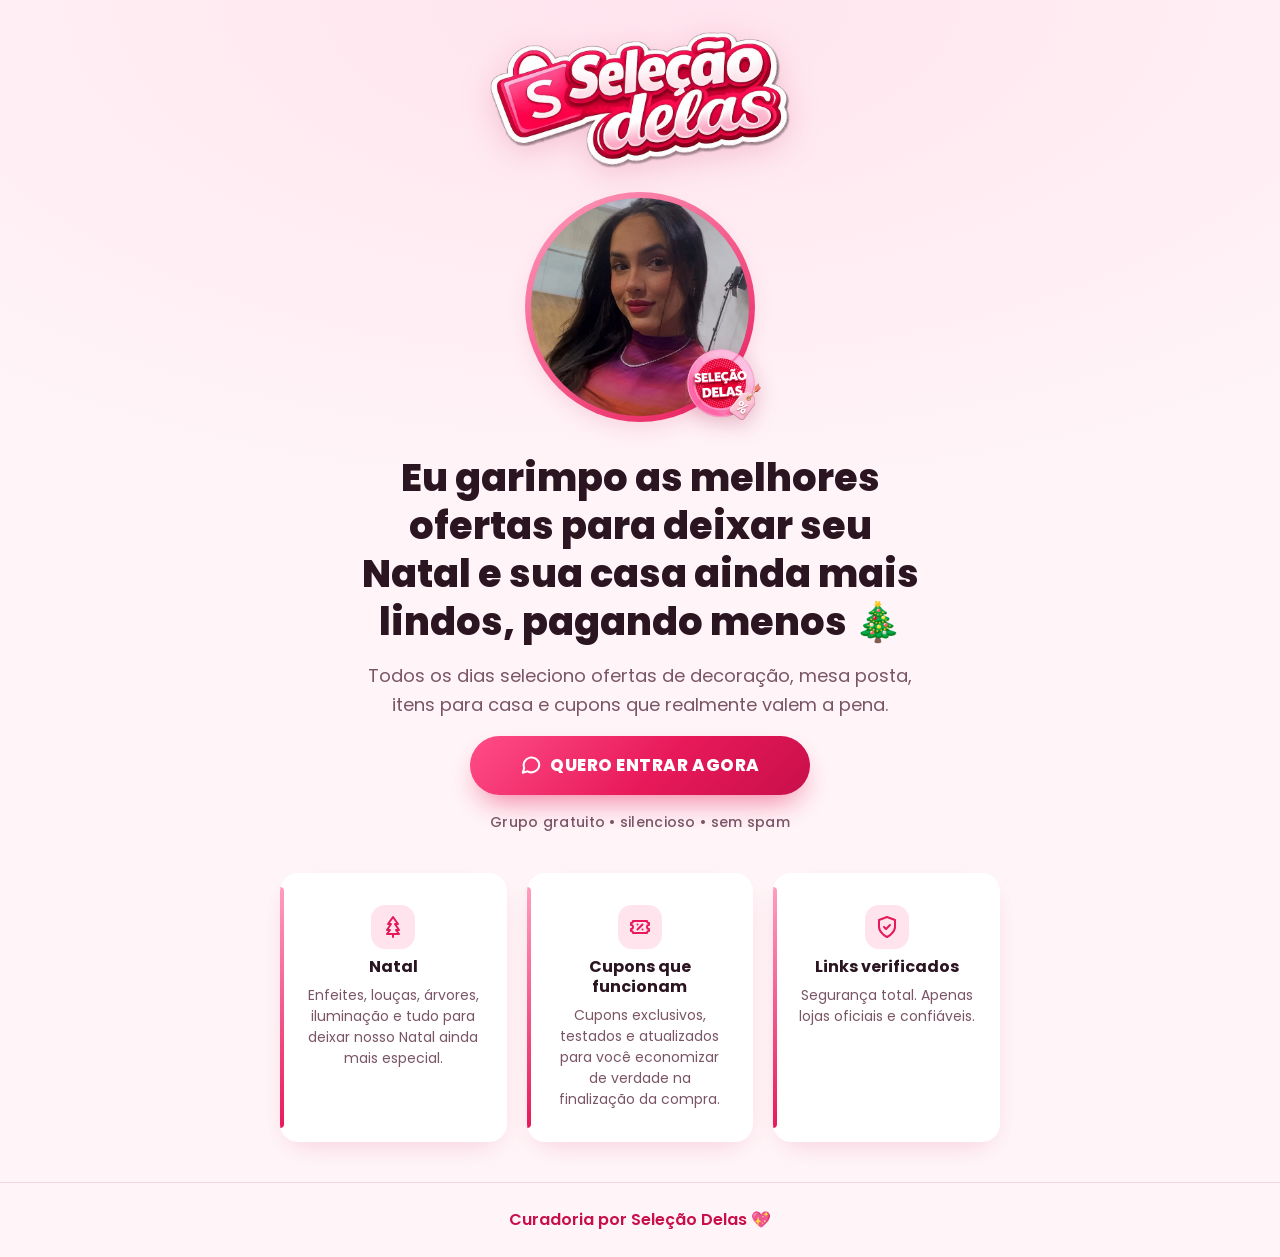
==== index.html @ ada7d45f "Add files via upload" ====
<!doctype html>
<html lang="pt-BR">
  <head>
    <meta charset="UTF-8" />
    <meta name="viewport" content="width=device-width, initial-scale=1.0, viewport-fit=cover" />
    <title>Seleção Delas · Grupo VIP de promoções</title>

    <meta name="description" content="Entre no Grupo VIP Seleção Delas: ofertas de decoração, mesa posta, itens para casa, Natal e cupons que realmente valem a pena." />
    <meta name="theme-color" content="#e8195a" />

    <!-- Prévia ao compartilhar o link. Após publicar, troque og:image por URL absoluta
         (ex.: https://seudominio.com.br/assets/img/og-image.jpg) -->
    <meta property="og:type" content="website" />
    <meta property="og:title" content="Seleção Delas · Grupo VIP de promoções 💖" />
    <meta property="og:description" content="Ofertas para deixar seu Natal e sua casa ainda mais lindos, pagando menos. Grupo gratuito." />
    <meta property="og:image" content="assets/img/og-image.jpg" />
    <meta name="twitter:card" content="summary_large_image" />

    <link rel="icon" href="assets/img/favicon.png" type="image/png" />
    <link rel="apple-touch-icon" href="assets/img/favicon.png" />
    <link rel="preconnect" href="https://fonts.googleapis.com" />
    <link rel="preconnect" href="https://fonts.gstatic.com" crossorigin />
    <link href="https://fonts.googleapis.com/css2?family=Poppins:wght@400;500;600;700;800&display=swap" rel="stylesheet" />

    <!-- O "?v=" força o navegador a baixar a versão nova após alterações -->
    <link rel="stylesheet" href="src/css/main.css?v=7" />
    <script>document.documentElement.classList.add('js-reveal');</script>
    <script src="src/js/main.js?v=7" defer></script>
  </head>

  <body>
    <!-- ============ CABEÇALHO ============ -->
    <header class="site-header">
      <div class="container">
        <picture>
          <source srcset="assets/img/logo-selecao-delas.webp" type="image/webp" />
          <img class="site-header__logo" src="assets/img/logo-selecao-delas.png" alt="Seleção Delas" width="882" height="400" />
        </picture>
      </div>
    </header>

    <main>
      <!-- ============ APRESENTAÇÃO ============ -->
      <section class="hero" aria-label="Grupo VIP Seleção Delas">
        <div class="container hero__stack">
          <div class="hero__media reveal">
            <div class="photo-frame">
              <picture>
                <source srcset="assets/img/foto.webp" type="image/webp" />
                <img class="photo-frame__img" src="assets/img/foto.jpg" alt="Foto da curadora do grupo Seleção Delas" width="640" height="640" fetchpriority="high" />
              </picture>
            </div>
            <img class="hero__seal" src="assets/img/selo.png" alt="" width="512" height="495" />
          </div>

          <div class="hero__content reveal">
            <h1 class="hero__title">Eu garimpo as melhores ofertas para deixar seu Natal e sua casa ainda mais lindos, pagando menos 🎄</h1>
            <p class="hero__subtitle">
              Todos os dias seleciono ofertas de decoração, mesa posta, itens para casa e cupons que realmente valem a
              pena.
            </p>

            <!-- Link do grupo: altere o href abaixo se o convite mudar -->
            <a class="btn" href="https://chat.whatsapp.com/GjM3WvQadL87nfe4Cb3Uww?mode=gi_t" target="_blank" rel="noopener noreferrer" data-cta="hero">
              <svg class="icon" width="22" height="22" viewBox="0 0 24 24" fill="none" stroke="currentColor" stroke-width="2.2" stroke-linecap="round" stroke-linejoin="round" aria-hidden="true">
                <path d="M21 11.5a8.5 8.5 0 0 1-12.6 7.4L3 20.5l1.6-5.2A8.5 8.5 0 1 1 21 11.5Z" />
              </svg>
              <span>QUERO ENTRAR AGORA</span>
            </a>

            <p class="hero__note">Grupo gratuito • silencioso • sem spam</p>
          </div>
        </div>
      </section>

      <!-- ============ BENEFÍCIOS ============ -->
      <section class="section" aria-label="O que você recebe">
        <div class="container">
          <ul class="features">
            <li class="feature feature--destaque reveal">
              <span class="feature__icon">
                <svg class="icon" width="24" height="24" viewBox="0 0 24 24" fill="none" stroke="currentColor" stroke-width="2" stroke-linecap="round" stroke-linejoin="round" aria-hidden="true">
                  <path d="m12 2 5 7h-3l4 6h-3l3 4H6l3-4H6l4-6H7Z" /><path d="M12 19v3" />
                </svg>
              </span>
              <h2 class="feature__title">Natal</h2>
              <p class="feature__text">Enfeites, louças, árvores, iluminação e tudo para deixar nosso Natal ainda mais especial.</p>
            </li>
            <li class="feature reveal">
              <span class="feature__icon">
                <svg class="icon" width="24" height="24" viewBox="0 0 24 24" fill="none" stroke="currentColor" stroke-width="2" stroke-linecap="round" stroke-linejoin="round" aria-hidden="true">
                  <path d="M3 8a2 2 0 0 0 2-2h14a2 2 0 0 0 2 2v2a2 2 0 0 0 0 4v2a2 2 0 0 0-2 2H5a2 2 0 0 0-2-2v-2a2 2 0 0 0 0-4Z" />
                  <path d="m9.5 14.5 5-5" /><path d="M9.5 9.5h.01M14.5 14.5h.01" />
                </svg>
              </span>
              <h2 class="feature__title">Cupons que funcionam</h2>
              <p class="feature__text">Cupons exclusivos, testados e atualizados para você economizar de verdade na finalização da compra.</p>
            </li>

            <li class="feature reveal">
              <span class="feature__icon">
                <svg class="icon" width="24" height="24" viewBox="0 0 24 24" fill="none" stroke="currentColor" stroke-width="2" stroke-linecap="round" stroke-linejoin="round" aria-hidden="true">
                  <path d="M12 22s8-4 8-10V5l-8-3-8 3v7c0 6 8 10 8 10Z" /><path d="m9 12 2 2 4-4" />
                </svg>
              </span>
              <h2 class="feature__title">Links verificados</h2>
              <p class="feature__text">Segurança total. Apenas lojas oficiais e confiáveis.</p>
            </li>
          </ul>
        </div>
      </section>
    </main>

    <!-- ============ RODAPÉ ============ -->
    <footer class="site-footer">
      <div class="container">
        <p class="site-footer__credit">Curadoria por Seleção Delas 💖</p>
      </div>
    </footer>
  </body>
</html>
---- src/css/main.css ----
/**
 * Estilos — abordagem MOBILE FIRST.
 * O layout base é para celular; `responsive.css` só adiciona
 * ajustes para telas maiores (tablet e PC).
 *
 * Ordem de prioridade via Cascade Layers:
 * tokens < base < components < responsive < utilities
 */
@layer tokens, base, components, responsive, utilities;

@import url('./tokens.css') layer(tokens);
@import url('./base.css') layer(base);
@import url('./components.css') layer(components);
@import url('./responsive.css') layer(responsive);
@import url('./utilities.css') layer(utilities);
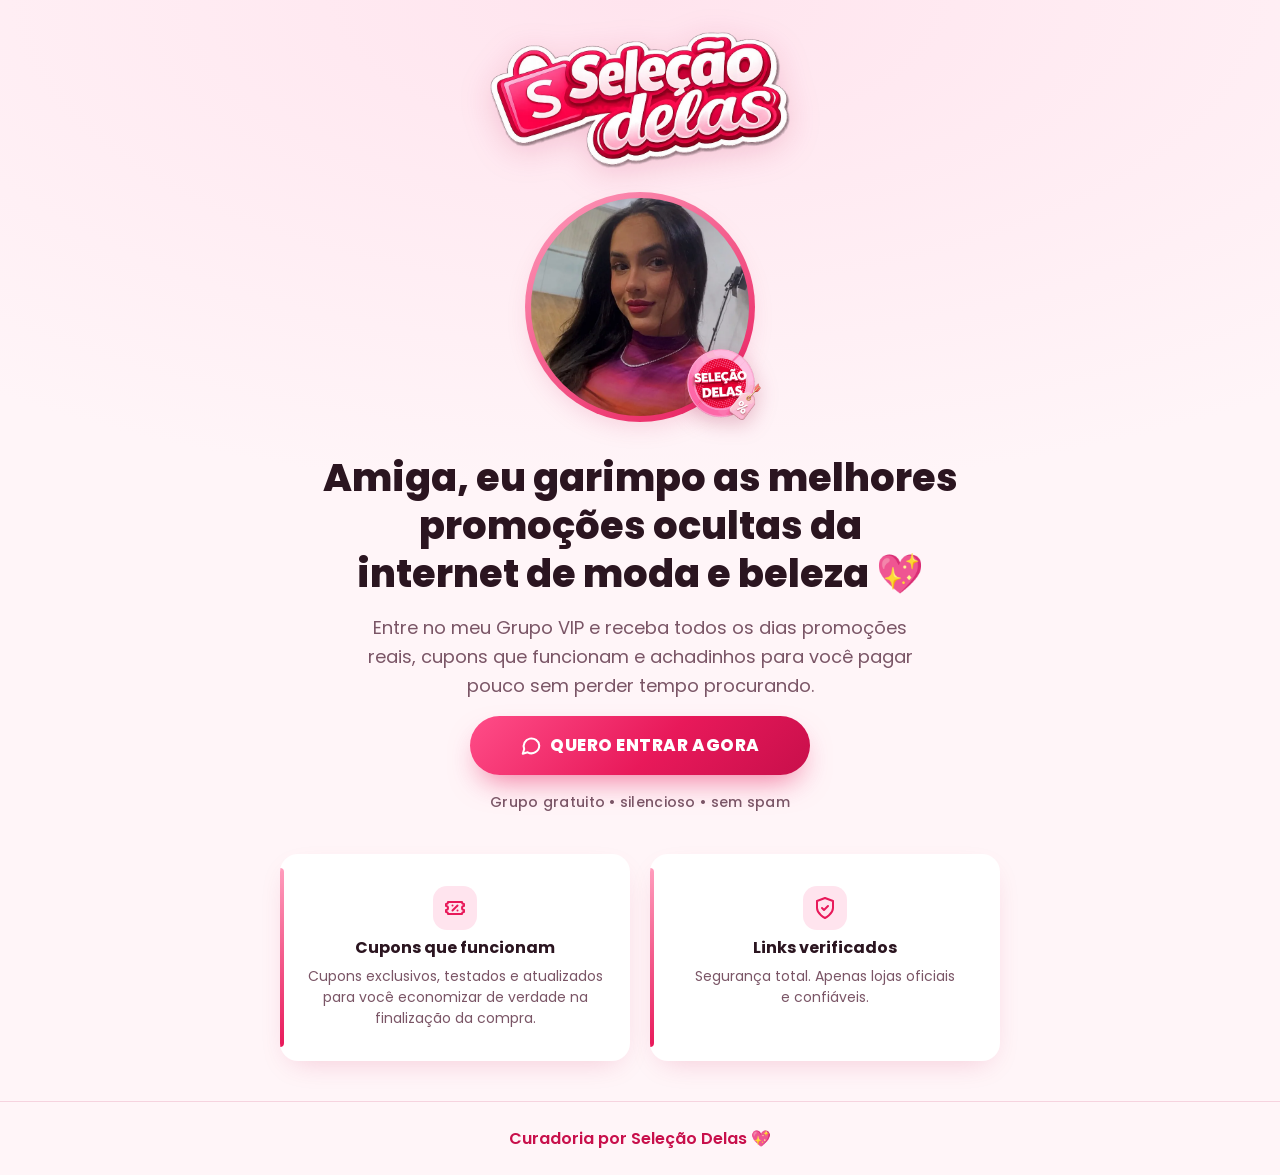
==== commit fc34ed70: "Add files via upload" ====
--- a/index.html
+++ b/index.html
@@ -5,14 +5,14 @@
     <meta name="viewport" content="width=device-width, initial-scale=1.0, viewport-fit=cover" />
     <title>Seleção Delas · Grupo VIP de promoções</title>
 
-    <meta name="description" content="Entre no Grupo VIP Seleção Delas: ofertas de decoração, mesa posta, itens para casa, Natal e cupons que realmente valem a pena." />
+    <meta name="description" content="Entre no Grupo VIP Seleção Delas e receba todos os dias promoções reais, cupons que funcionam e achadinhos de moda e beleza." />
     <meta name="theme-color" content="#e8195a" />
 
     <!-- Prévia ao compartilhar o link. Após publicar, troque og:image por URL absoluta
          (ex.: https://seudominio.com.br/assets/img/og-image.jpg) -->
     <meta property="og:type" content="website" />
     <meta property="og:title" content="Seleção Delas · Grupo VIP de promoções 💖" />
-    <meta property="og:description" content="Ofertas para deixar seu Natal e sua casa ainda mais lindos, pagando menos. Grupo gratuito." />
+    <meta property="og:description" content="Promoções reais, cupons que funcionam e achadinhos todos os dias. Grupo gratuito." />
     <meta property="og:image" content="assets/img/og-image.jpg" />
     <meta name="twitter:card" content="summary_large_image" />
 
@@ -23,9 +23,9 @@
     <link href="https://fonts.googleapis.com/css2?family=Poppins:wght@400;500;600;700;800&display=swap" rel="stylesheet" />
 
     <!-- O "?v=" força o navegador a baixar a versão nova após alterações -->
-    <link rel="stylesheet" href="src/css/main.css?v=7" />
+    <link rel="stylesheet" href="src/css/main.css?v=8" />
     <script>document.documentElement.classList.add('js-reveal');</script>
-    <script src="src/js/main.js?v=7" defer></script>
+    <script src="src/js/main.js?v=8" defer></script>
   </head>
 
   <body>
@@ -54,10 +54,10 @@
           </div>
 
           <div class="hero__content reveal">
-            <h1 class="hero__title">Eu garimpo as melhores ofertas para deixar seu Natal e sua casa ainda mais lindos, pagando menos 🎄</h1>
+            <h1 class="hero__title">Amiga, eu garimpo as melhores promoções ocultas da internet de moda e beleza 💖</h1>
             <p class="hero__subtitle">
-              Todos os dias seleciono ofertas de decoração, mesa posta, itens para casa e cupons que realmente valem a
-              pena.
+              Entre no meu Grupo VIP e receba todos os dias promoções reais, cupons que funcionam e achadinhos para
+              você pagar pouco sem perder tempo procurando.
             </p>
 
             <!-- Link do grupo: altere o href abaixo se o convite mudar -->
@@ -77,15 +77,6 @@
       <section class="section" aria-label="O que você recebe">
         <div class="container">
           <ul class="features">
-            <li class="feature feature--destaque reveal">
-              <span class="feature__icon">
-                <svg class="icon" width="24" height="24" viewBox="0 0 24 24" fill="none" stroke="currentColor" stroke-width="2" stroke-linecap="round" stroke-linejoin="round" aria-hidden="true">
-                  <path d="m12 2 5 7h-3l4 6h-3l3 4H6l3-4H6l4-6H7Z" /><path d="M12 19v3" />
-                </svg>
-              </span>
-              <h2 class="feature__title">Natal</h2>
-              <p class="feature__text">Enfeites, louças, árvores, iluminação e tudo para deixar nosso Natal ainda mais especial.</p>
-            </li>
             <li class="feature reveal">
               <span class="feature__icon">
                 <svg class="icon" width="24" height="24" viewBox="0 0 24 24" fill="none" stroke="currentColor" stroke-width="2" stroke-linecap="round" stroke-linejoin="round" aria-hidden="true">
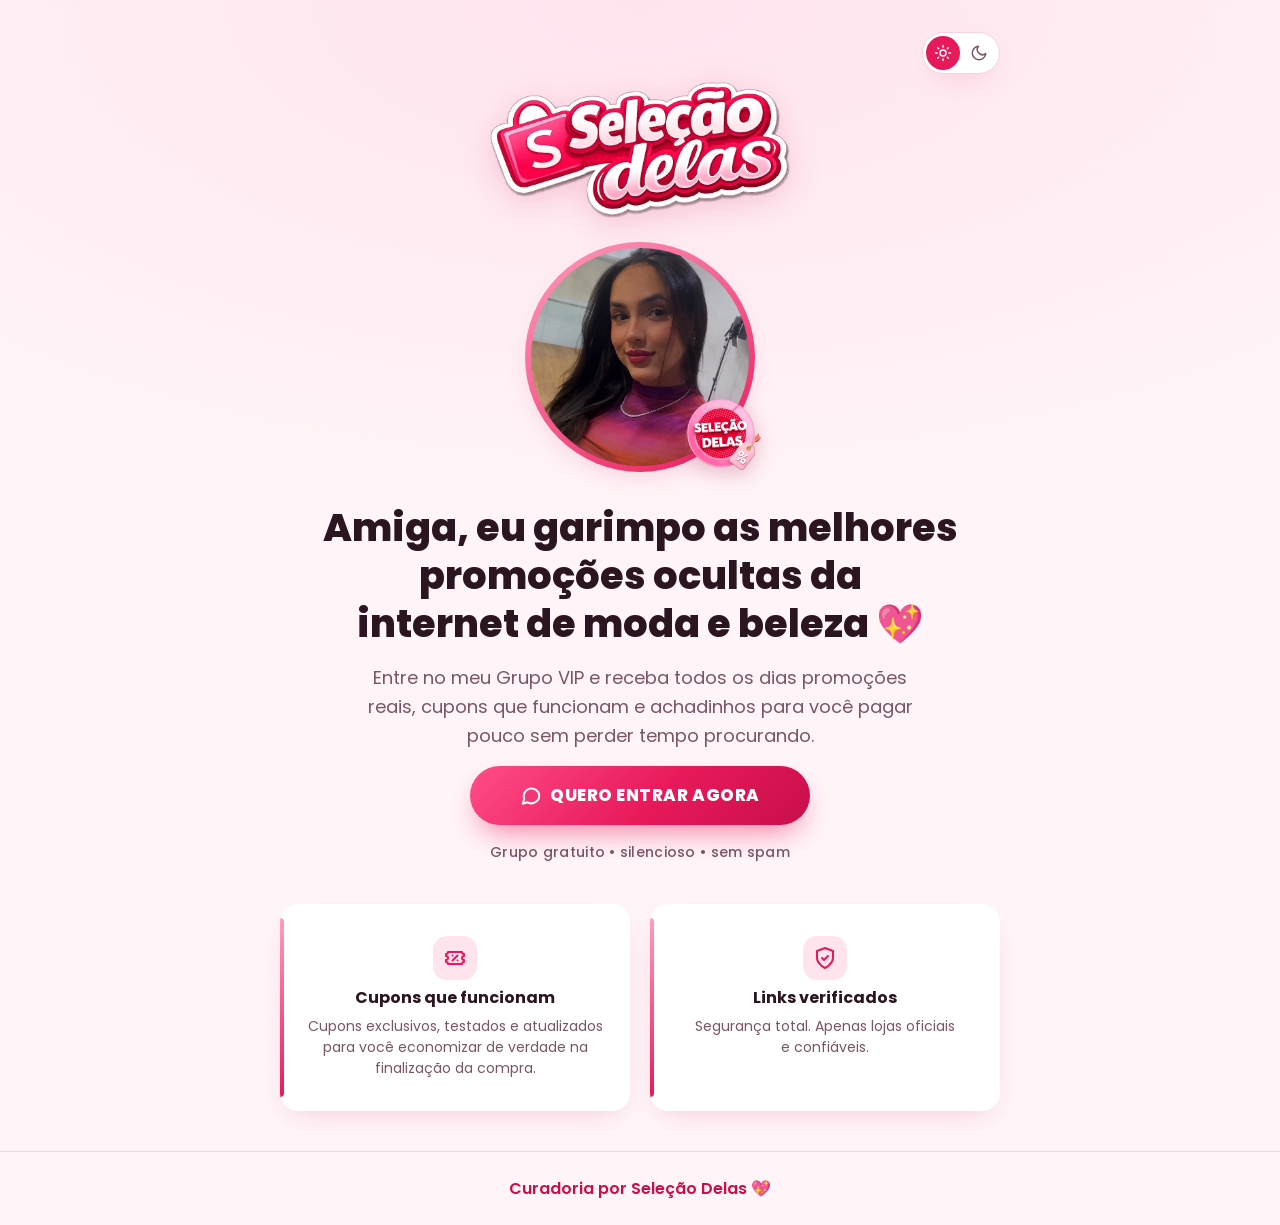
==== commit 58746e94: "Add files via upload" ====
--- a/index.html
+++ b/index.html
@@ -1,5 +1,5 @@
 <!doctype html>
-<html lang="pt-BR">
+<html lang="pt-BR" data-pagina="principal" data-tema-padrao="claro">
   <head>
     <meta charset="UTF-8" />
     <meta name="viewport" content="width=device-width, initial-scale=1.0, viewport-fit=cover" />
@@ -23,15 +23,32 @@
     <link href="https://fonts.googleapis.com/css2?family=Poppins:wght@400;500;600;700;800&display=swap" rel="stylesheet" />
 
     <!-- O "?v=" força o navegador a baixar a versão nova após alterações -->
-    <link rel="stylesheet" href="src/css/main.css?v=8" />
-    <script>document.documentElement.classList.add('js-reveal');</script>
-    <script src="src/js/main.js?v=8" defer></script>
+    <link rel="stylesheet" href="src/css/main.css?v=9" />
+    <script>
+      /* Aplica o tema salvo antes de desenhar a página (evita "piscar") */
+      (function (raiz) {
+        raiz.classList.add('js-reveal');
+        var tema = raiz.dataset.temaPadrao;
+        try { tema = localStorage.getItem('sd-tema-' + raiz.dataset.pagina) || tema; } catch (e) {}
+        raiz.dataset.tema = tema;
+      })(document.documentElement);
+    </script>
+    <script src="src/js/main.js?v=9" defer></script>
   </head>
 
   <body>
     <!-- ============ CABEÇALHO ============ -->
     <header class="site-header">
       <div class="container">
+        <!-- Botões de aparência (claro / escuro) -->
+        <div class="theme-switch" role="group" aria-label="Aparência do site">
+          <button type="button" class="theme-switch__btn" data-tema-opcao="claro" aria-label="Modo claro" aria-pressed="false">
+            <svg width="18" height="18" viewBox="0 0 24 24" fill="none" stroke="currentColor" stroke-width="2" stroke-linecap="round" stroke-linejoin="round" aria-hidden="true"><circle cx="12" cy="12" r="4" /><path d="M12 2v2M12 20v2M4.9 4.9l1.4 1.4M17.7 17.7l1.4 1.4M2 12h2M20 12h2M4.9 19.1l1.4-1.4M17.7 6.3l1.4-1.4" /></svg>
+          </button>
+          <button type="button" class="theme-switch__btn" data-tema-opcao="escuro" aria-label="Modo escuro" aria-pressed="false">
+            <svg width="18" height="18" viewBox="0 0 24 24" fill="none" stroke="currentColor" stroke-width="2" stroke-linecap="round" stroke-linejoin="round" aria-hidden="true"><path d="M21 12.8A9 9 0 1 1 11.2 3a7 7 0 0 0 9.8 9.8Z" /></svg>
+          </button>
+        </div>
         <picture>
           <source srcset="assets/img/logo-selecao-delas.webp" type="image/webp" />
           <img class="site-header__logo" src="assets/img/logo-selecao-delas.png" alt="Seleção Delas" width="882" height="400" />
--- a/src/css/main.css
+++ b/src/css/main.css
@@ -4,12 +4,13 @@
  * ajustes para telas maiores (tablet e PC).
  *
  * Ordem de prioridade via Cascade Layers:
- * tokens < base < components < responsive < utilities
+ * tokens < base < components < responsive < utilities < temas
  */
-@layer tokens, base, components, responsive, utilities;
+@layer tokens, base, components, responsive, utilities, temas;
 
 @import url('./tokens.css') layer(tokens);
 @import url('./base.css') layer(base);
 @import url('./components.css') layer(components);
 @import url('./responsive.css') layer(responsive);
 @import url('./utilities.css') layer(utilities);
+@import url('./temas.css') layer(temas);
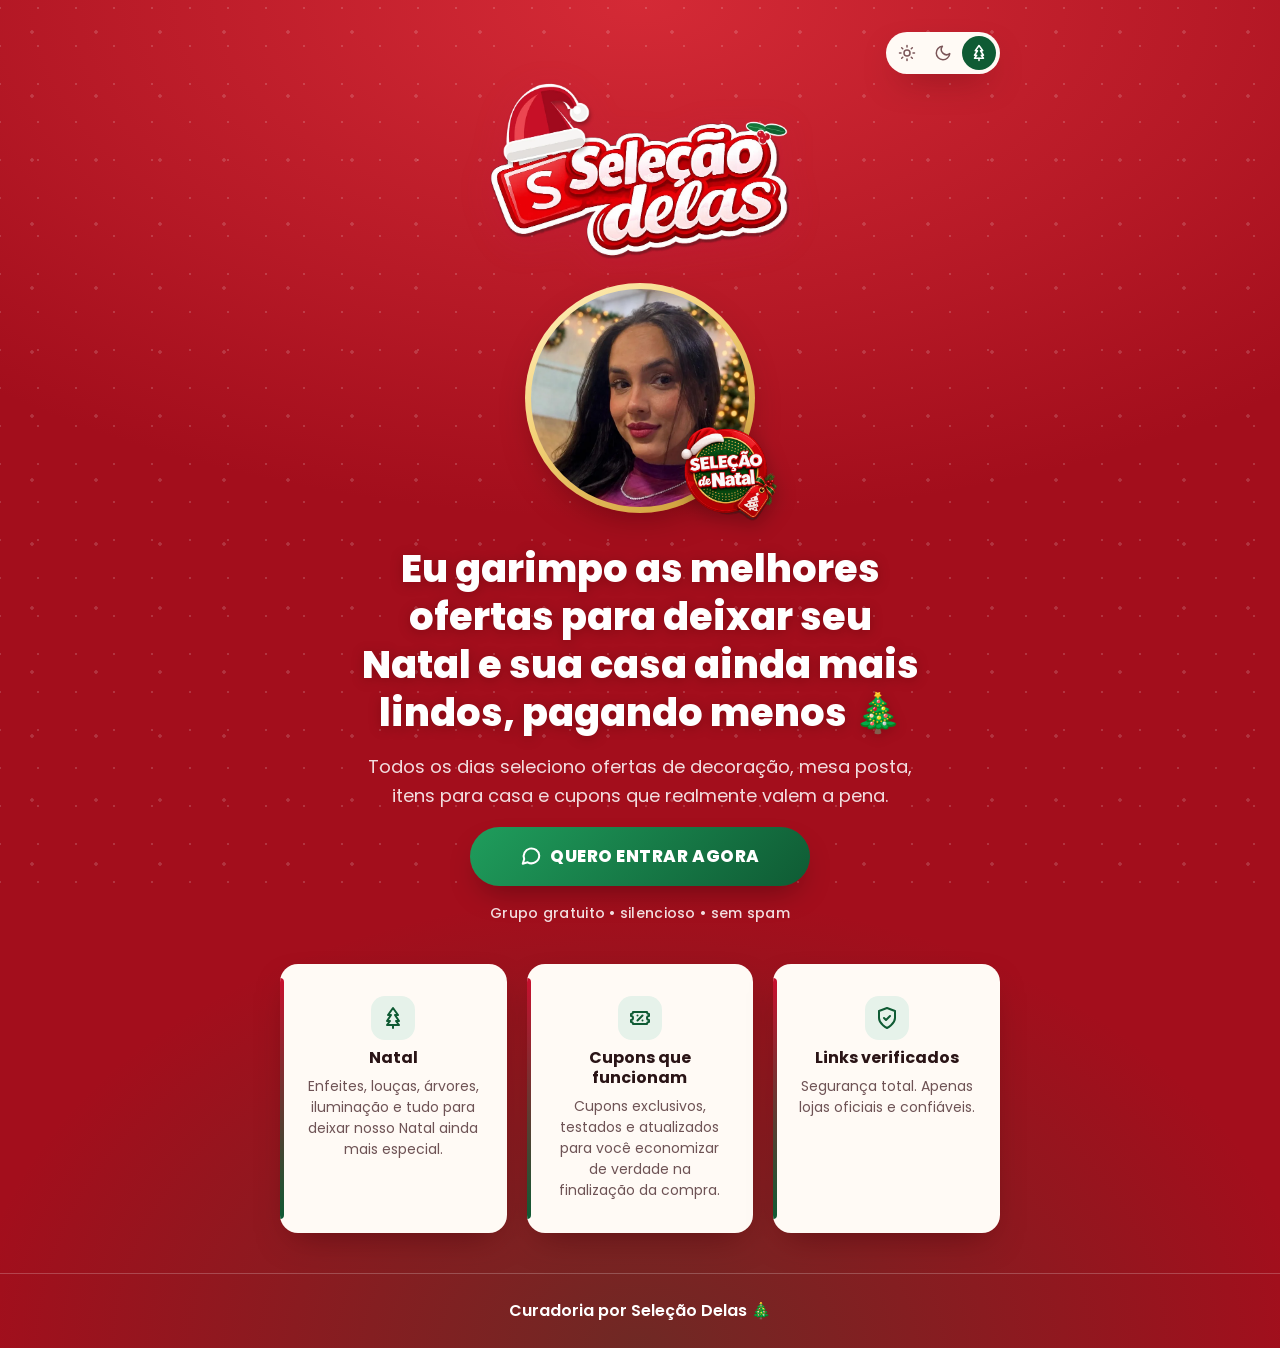
==== commit 88f73008: "Add files via upload" ====
--- a/index.html
+++ b/index.html
@@ -1,29 +1,30 @@
 <!doctype html>
-<html lang="pt-BR" data-pagina="principal" data-tema-padrao="claro">
+<html lang="pt-BR" data-pagina="natal" data-tema-padrao="natal">
   <head>
     <meta charset="UTF-8" />
     <meta name="viewport" content="width=device-width, initial-scale=1.0, viewport-fit=cover" />
-    <title>Seleção Delas · Grupo VIP de promoções</title>
+    <title>Seleção de Natal · Grupo VIP de ofertas</title>
 
-    <meta name="description" content="Entre no Grupo VIP Seleção Delas e receba todos os dias promoções reais, cupons que funcionam e achadinhos de moda e beleza." />
-    <meta name="theme-color" content="#e8195a" />
+    <meta name="description" content="Entre no Grupo VIP Seleção Delas: ofertas de decoração, mesa posta, itens para casa, Natal e cupons que realmente valem a pena." />
+    <meta name="theme-color" content="#b3121f" />
 
     <!-- Prévia ao compartilhar o link. Após publicar, troque og:image por URL absoluta
-         (ex.: https://seudominio.com.br/assets/img/og-image.jpg) -->
+         (ex.: https://seudominio.com.br/assets/img/natal/og-natal.jpg) -->
     <meta property="og:type" content="website" />
-    <meta property="og:title" content="Seleção Delas · Grupo VIP de promoções 💖" />
-    <meta property="og:description" content="Promoções reais, cupons que funcionam e achadinhos todos os dias. Grupo gratuito." />
-    <meta property="og:image" content="assets/img/og-image.jpg" />
+    <meta property="og:title" content="Seleção de Natal · Ofertas para seu Natal e sua casa 🎄" />
+    <meta property="og:description" content="Ofertas para deixar seu Natal e sua casa ainda mais lindos, pagando menos. Grupo gratuito." />
+    <meta property="og:image" content="../assets/img/natal/og-natal.jpg" />
     <meta name="twitter:card" content="summary_large_image" />
 
-    <link rel="icon" href="assets/img/favicon.png" type="image/png" />
-    <link rel="apple-touch-icon" href="assets/img/favicon.png" />
+    <link rel="icon" href="../assets/img/natal/favicon-natal.png" type="image/png" />
+    <link rel="apple-touch-icon" href="../assets/img/natal/favicon-natal.png" />
     <link rel="preconnect" href="https://fonts.googleapis.com" />
     <link rel="preconnect" href="https://fonts.gstatic.com" crossorigin />
     <link href="https://fonts.googleapis.com/css2?family=Poppins:wght@400;500;600;700;800&display=swap" rel="stylesheet" />
 
     <!-- O "?v=" força o navegador a baixar a versão nova após alterações -->
-    <link rel="stylesheet" href="src/css/main.css?v=9" />
+    <link rel="stylesheet" href="../src/css/main.css?v=9" />
+    <link rel="stylesheet" href="../src/css/tema-natal.css?v=9" />
     <script>
       /* Aplica o tema salvo antes de desenhar a página (evita "piscar") */
       (function (raiz) {
@@ -33,14 +34,14 @@
         raiz.dataset.tema = tema;
       })(document.documentElement);
     </script>
-    <script src="src/js/main.js?v=9" defer></script>
+    <script src="../src/js/main.js?v=9" defer></script>
   </head>
 
-  <body>
-    <!-- ============ CABEÇALHO ============ -->
+  <body class="tema-natal">
+    <!-- ============ VERSÃO DE NATAL · CABEÇALHO ============ -->
     <header class="site-header">
       <div class="container">
-        <!-- Botões de aparência (claro / escuro) -->
+        <!-- Botões de aparência (claro / escuro / Natal) -->
         <div class="theme-switch" role="group" aria-label="Aparência do site">
           <button type="button" class="theme-switch__btn" data-tema-opcao="claro" aria-label="Modo claro" aria-pressed="false">
             <svg width="18" height="18" viewBox="0 0 24 24" fill="none" stroke="currentColor" stroke-width="2" stroke-linecap="round" stroke-linejoin="round" aria-hidden="true"><circle cx="12" cy="12" r="4" /><path d="M12 2v2M12 20v2M4.9 4.9l1.4 1.4M17.7 17.7l1.4 1.4M2 12h2M20 12h2M4.9 19.1l1.4-1.4M17.7 6.3l1.4-1.4" /></svg>
@@ -48,10 +49,13 @@
           <button type="button" class="theme-switch__btn" data-tema-opcao="escuro" aria-label="Modo escuro" aria-pressed="false">
             <svg width="18" height="18" viewBox="0 0 24 24" fill="none" stroke="currentColor" stroke-width="2" stroke-linecap="round" stroke-linejoin="round" aria-hidden="true"><path d="M21 12.8A9 9 0 1 1 11.2 3a7 7 0 0 0 9.8 9.8Z" /></svg>
           </button>
+          <button type="button" class="theme-switch__btn" data-tema-opcao="natal" aria-label="Modo Natal (fundo vermelho)" aria-pressed="false">
+            <svg width="18" height="18" viewBox="0 0 24 24" fill="none" stroke="currentColor" stroke-width="2" stroke-linecap="round" stroke-linejoin="round" aria-hidden="true"><path d="m12 2 5 7h-3l4 6h-3l3 4H6l3-4H6l4-6H7Z" /><path d="M12 19v3" /></svg>
+          </button>
         </div>
         <picture>
-          <source srcset="assets/img/logo-selecao-delas.webp" type="image/webp" />
-          <img class="site-header__logo" src="assets/img/logo-selecao-delas.png" alt="Seleção Delas" width="882" height="400" />
+          <source srcset="../assets/img/natal/logo-selecao-delas-natal.webp" type="image/webp" />
+          <img class="site-header__logo" src="../assets/img/natal/logo-selecao-delas-natal.png" alt="Seleção Delas — edição de Natal" width="882" height="521" />
         </picture>
       </div>
     </header>
@@ -63,18 +67,18 @@
           <div class="hero__media reveal">
             <div class="photo-frame">
               <picture>
-                <source srcset="assets/img/foto.webp" type="image/webp" />
-                <img class="photo-frame__img" src="assets/img/foto.jpg" alt="Foto da curadora do grupo Seleção Delas" width="640" height="640" fetchpriority="high" />
+                <source srcset="../assets/img/natal/foto-natal.webp" type="image/webp" />
+                <img class="photo-frame__img" src="../assets/img/natal/foto-natal.jpg" alt="Foto da curadora do grupo Seleção Delas" width="640" height="640" fetchpriority="high" />
               </picture>
             </div>
-            <img class="hero__seal" src="assets/img/selo.png" alt="" width="512" height="495" />
+            <img class="hero__seal hero__seal--natal" src="../assets/img/natal/selo-natal.png" alt="" width="320" height="313" />
           </div>
 
           <div class="hero__content reveal">
-            <h1 class="hero__title">Amiga, eu garimpo as melhores promoções ocultas da internet de moda e beleza 💖</h1>
+            <h1 class="hero__title">Eu garimpo as melhores ofertas para deixar seu Natal e sua casa ainda mais lindos, pagando menos 🎄</h1>
             <p class="hero__subtitle">
-              Entre no meu Grupo VIP e receba todos os dias promoções reais, cupons que funcionam e achadinhos para
-              você pagar pouco sem perder tempo procurando.
+              Todos os dias seleciono ofertas de decoração, mesa posta, itens para casa e cupons que realmente valem a
+              pena.
             </p>
 
             <!-- Link do grupo: altere o href abaixo se o convite mudar -->
@@ -94,6 +98,15 @@
       <section class="section" aria-label="O que você recebe">
         <div class="container">
           <ul class="features">
+            <li class="feature feature--destaque reveal">
+              <span class="feature__icon">
+                <svg class="icon" width="24" height="24" viewBox="0 0 24 24" fill="none" stroke="currentColor" stroke-width="2" stroke-linecap="round" stroke-linejoin="round" aria-hidden="true">
+                  <path d="m12 2 5 7h-3l4 6h-3l3 4H6l3-4H6l4-6H7Z" /><path d="M12 19v3" />
+                </svg>
+              </span>
+              <h2 class="feature__title">Natal</h2>
+              <p class="feature__text">Enfeites, louças, árvores, iluminação e tudo para deixar nosso Natal ainda mais especial.</p>
+            </li>
             <li class="feature reveal">
               <span class="feature__icon">
                 <svg class="icon" width="24" height="24" viewBox="0 0 24 24" fill="none" stroke="currentColor" stroke-width="2" stroke-linecap="round" stroke-linejoin="round" aria-hidden="true">
@@ -122,7 +135,7 @@
     <!-- ============ RODAPÉ ============ -->
     <footer class="site-footer">
       <div class="container">
-        <p class="site-footer__credit">Curadoria por Seleção Delas 💖</p>
+        <p class="site-footer__credit">Curadoria por Seleção Delas 🎄</p>
       </div>
     </footer>
   </body>
--- a/src/css/tema-natal.css
+++ b/src/css/tema-natal.css
@@ -0,0 +1,175 @@
+/**
+ * Tema de Natal — carregado só em natal/index.html (<body class="tema-natal">).
+ * Reaproveita todo o CSS do site e troca cores e detalhes.
+ *
+ * Três aparências, escolhidas pelos botões do topo (<html data-tema="...">):
+ *   claro  → creme com vermelho, verde e dourado
+ *   escuro → verde-pinheiro escuro
+ *   natal  → fundo vermelho (padrão desta página)
+ */
+
+/* ===================== Base (claro) ===================== */
+.tema-natal {
+  --pink-50: #fff8f3;
+  --pink-100: #fde8e4;
+  --pink-200: #f7c6c0;
+  --pink-300: #e0473f;
+  --pink-500: #c8102e;
+  --pink-600: #a00d24;
+  --pink-700: #7a0a1c;
+  --green-700: #0f5b34;
+  --green-500: #1f9d5c;
+  --gold-300: #f4d27a;
+  --gold-500: #c9962e;
+
+  --color-bg: #fff8f3;
+  --color-surface: #ffffff;
+  --color-text: #2a1416;
+  --color-text-muted: #6e5355;
+  --color-border: #efd9cf;
+  --shadow-card: 0 10px 30px -12px rgb(122 10 28 / 0.25);
+  --shadow-btn: 0 14px 30px -10px rgb(200 16 46 / 0.55);
+  --neve: rgb(201 150 46 / 0.22); /* cor dos pontinhos decorativos */
+
+  position: relative;
+  background:
+    radial-gradient(110% 55% at 50% 0%, #fbe3dc, transparent 70%),
+    radial-gradient(60% 40% at 100% 100%, rgb(15 91 52 / 0.08), transparent 70%),
+    var(--color-bg);
+}
+
+/* Pontinhos estáticos de "neve" ao fundo (sem animação) */
+.tema-natal::before {
+  content: '';
+  position: fixed;
+  inset: 0;
+  pointer-events: none;
+  background-image:
+    radial-gradient(circle, var(--neve) 1.5px, transparent 2px),
+    radial-gradient(circle, var(--neve) 1px, transparent 1.5px);
+  background-size: 64px 64px, 38px 38px;
+  background-position: 0 0, 19px 27px;
+}
+
+.tema-natal > * {
+  position: relative; /* conteúdo acima da neve */
+}
+
+/* Moldura da foto: dourado → vermelho → verde */
+.tema-natal .photo-frame {
+  background: linear-gradient(145deg, var(--gold-300), var(--pink-500) 45%, var(--green-700));
+}
+
+/* Selo redondo de Natal ao lado da foto (mesma posição do selo da versão normal) */
+.tema-natal .hero__seal--natal {
+  width: 82px;
+  right: -16px;
+  bottom: -8px;
+  filter: drop-shadow(0 6px 10px rgb(0 0 0 / 0.28));
+}
+
+.tema-natal .btn {
+  background: linear-gradient(135deg, #e0473f, var(--pink-500) 55%, var(--pink-700));
+}
+
+/* Cards: barrinha vermelho → verde e ícone verde */
+.tema-natal .feature::before {
+  background: linear-gradient(var(--pink-500), var(--green-700));
+}
+
+.tema-natal .feature__icon {
+  color: var(--green-700);
+  background: #e6f2ea;
+}
+
+.tema-natal .site-footer__credit {
+  color: var(--green-700);
+}
+
+.tema-natal .theme-switch__btn[aria-pressed='true'] {
+  background: var(--green-700);
+}
+
+/* ===================== Escuro ===================== */
+[data-tema='escuro'] body.tema-natal {
+  --pink-300: #ff6b6b;
+  --pink-500: #e5383b;
+  --pink-700: #9b111e;
+  --green-700: #3fbf7a;
+
+  --color-bg: #0c1611;
+  --color-surface: #132219;
+  --color-text: #f6efe6;
+  --color-text-muted: #b7c4b9;
+  --color-border: #22382b;
+  --shadow-card: 0 10px 30px -12px rgb(0 0 0 / 0.6);
+  --neve: rgb(255 255 255 / 0.1);
+
+  color-scheme: dark;
+  background:
+    radial-gradient(110% 55% at 50% 0%, #1d3326, transparent 70%),
+    radial-gradient(60% 40% at 100% 100%, rgb(229 56 59 / 0.12), transparent 70%),
+    var(--color-bg);
+}
+
+[data-tema='escuro'] .tema-natal .feature__icon {
+  background: rgb(63 191 122 / 0.14);
+}
+
+[data-tema='escuro'] .tema-natal .theme-switch__btn[aria-pressed='true'] {
+  color: #0c1611;
+}
+
+/* ===================== Natal (fundo vermelho) ===================== */
+[data-tema='natal'] body.tema-natal {
+  --color-bg: #a30e1c;
+  --color-surface: #fffaf5;
+  --color-text: #ffffff;
+  --color-text-muted: rgb(255 255 255 / 0.86);
+  --color-border: rgb(255 255 255 / 0.22);
+  --shadow-card: 0 14px 34px -14px rgb(60 0 8 / 0.55);
+  --shadow-btn: 0 14px 30px -10px rgb(0 0 0 / 0.35);
+  --neve: rgb(255 255 255 / 0.16);
+
+  background:
+    radial-gradient(110% 55% at 50% 0%, #d42a36, transparent 70%),
+    radial-gradient(70% 45% at 50% 100%, rgb(15 91 52 / 0.35), transparent 75%),
+    var(--color-bg);
+}
+
+[data-tema='natal'] .tema-natal .hero__title {
+  text-shadow: 0 2px 12px rgb(80 0 10 / 0.35);
+}
+
+/* Moldura dourada sobre o vermelho */
+[data-tema='natal'] .tema-natal .photo-frame {
+  background: linear-gradient(145deg, #fff3c4, var(--gold-300) 40%, var(--gold-500));
+}
+
+/* Botão verde para contrastar com o fundo vermelho */
+[data-tema='natal'] .tema-natal .btn {
+  background: linear-gradient(135deg, var(--green-500), var(--green-700));
+}
+
+/* Cards claros com texto escuro */
+[data-tema='natal'] .tema-natal .feature {
+  --color-text-muted: #6e5355;
+  color: #2a1416;
+}
+
+[data-tema='natal'] .tema-natal .site-footer__credit {
+  color: #fff;
+}
+
+/* Botões de aparência sobre fundo vermelho */
+[data-tema='natal'] .tema-natal .theme-switch {
+  --color-text-muted: #7a5558;
+  border-color: transparent;
+}
+
+@media (min-width: 1024px) {
+  .tema-natal .hero__seal--natal {
+    width: 96px;
+    right: -22px;
+  }
+}
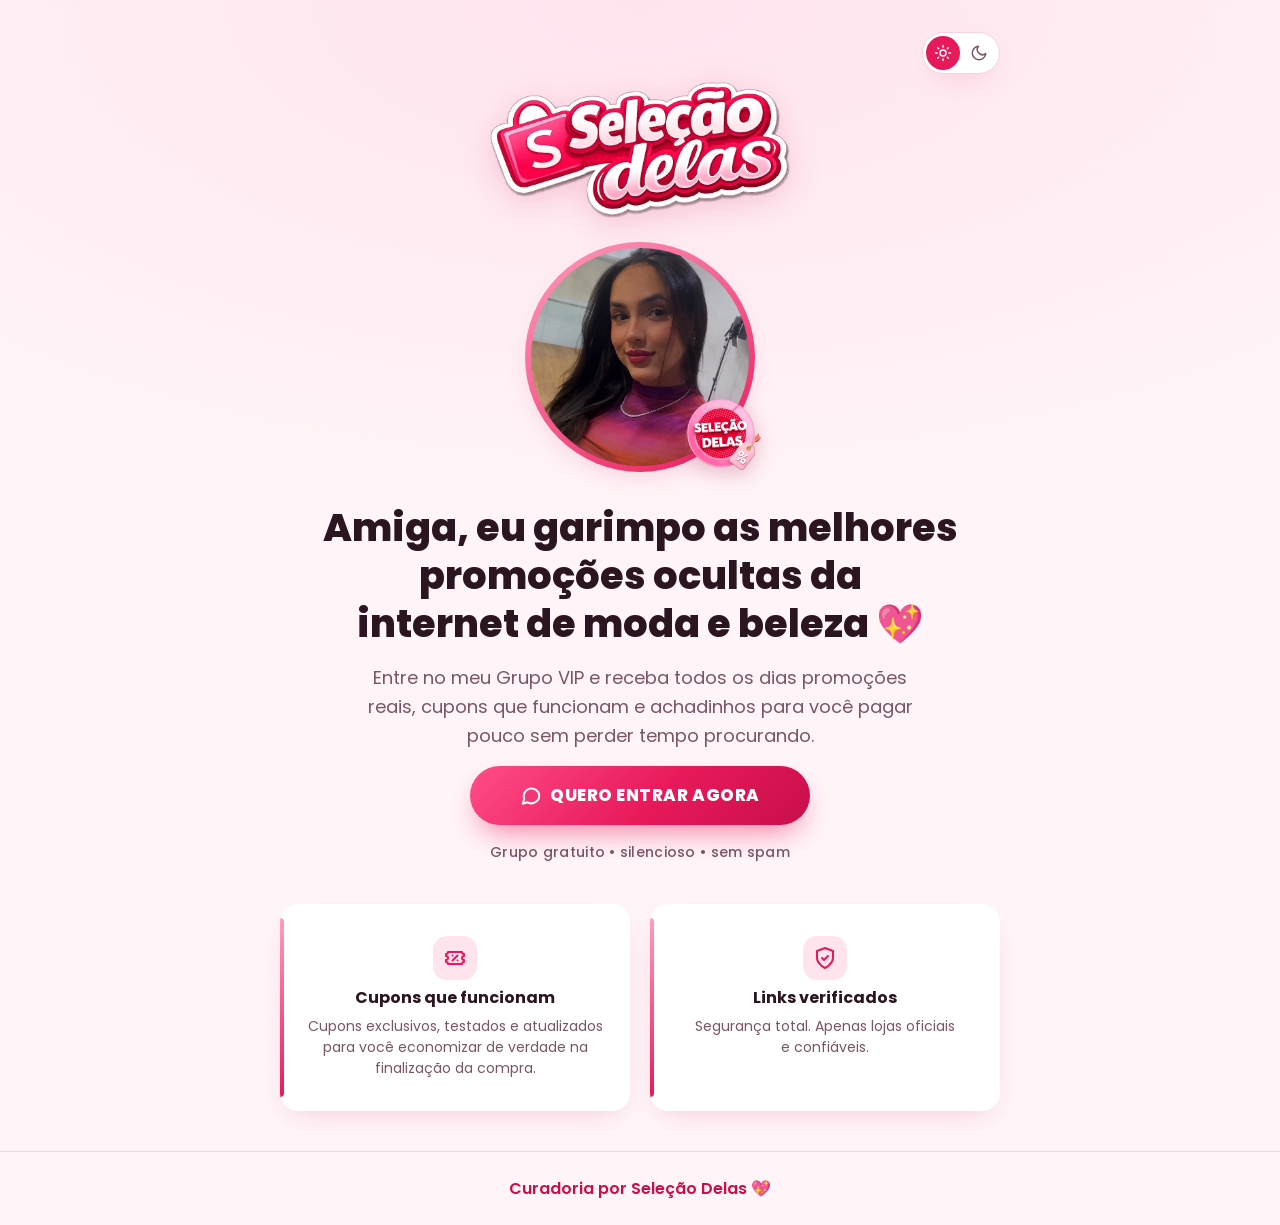
==== commit 0bf44a40: "Add files via upload" ====
--- a/index.html
+++ b/index.html
@@ -1,30 +1,29 @@
 <!doctype html>
-<html lang="pt-BR" data-pagina="natal" data-tema-padrao="natal">
+<html lang="pt-BR" data-pagina="principal" data-tema-padrao="claro">
   <head>
     <meta charset="UTF-8" />
     <meta name="viewport" content="width=device-width, initial-scale=1.0, viewport-fit=cover" />
-    <title>Seleção de Natal · Grupo VIP de ofertas</title>
+    <title>Seleção Delas · Grupo VIP de promoções</title>
 
-    <meta name="description" content="Entre no Grupo VIP Seleção Delas: ofertas de decoração, mesa posta, itens para casa, Natal e cupons que realmente valem a pena." />
-    <meta name="theme-color" content="#b3121f" />
+    <meta name="description" content="Entre no Grupo VIP Seleção Delas e receba todos os dias promoções reais, cupons que funcionam e achadinhos de moda e beleza." />
+    <meta name="theme-color" content="#e8195a" />
 
     <!-- Prévia ao compartilhar o link. Após publicar, troque og:image por URL absoluta
-         (ex.: https://seudominio.com.br/assets/img/natal/og-natal.jpg) -->
+         (ex.: https://seudominio.com.br/assets/img/og-image.jpg) -->
     <meta property="og:type" content="website" />
-    <meta property="og:title" content="Seleção de Natal · Ofertas para seu Natal e sua casa 🎄" />
-    <meta property="og:description" content="Ofertas para deixar seu Natal e sua casa ainda mais lindos, pagando menos. Grupo gratuito." />
-    <meta property="og:image" content="../assets/img/natal/og-natal.jpg" />
+    <meta property="og:title" content="Seleção Delas · Grupo VIP de promoções 💖" />
+    <meta property="og:description" content="Promoções reais, cupons que funcionam e achadinhos todos os dias. Grupo gratuito." />
+    <meta property="og:image" content="assets/img/og-image.jpg" />
     <meta name="twitter:card" content="summary_large_image" />
 
-    <link rel="icon" href="../assets/img/natal/favicon-natal.png" type="image/png" />
-    <link rel="apple-touch-icon" href="../assets/img/natal/favicon-natal.png" />
+    <link rel="icon" href="assets/img/favicon.png" type="image/png" />
+    <link rel="apple-touch-icon" href="assets/img/favicon.png" />
     <link rel="preconnect" href="https://fonts.googleapis.com" />
     <link rel="preconnect" href="https://fonts.gstatic.com" crossorigin />
     <link href="https://fonts.googleapis.com/css2?family=Poppins:wght@400;500;600;700;800&display=swap" rel="stylesheet" />
 
     <!-- O "?v=" força o navegador a baixar a versão nova após alterações -->
-    <link rel="stylesheet" href="../src/css/main.css?v=9" />
-    <link rel="stylesheet" href="../src/css/tema-natal.css?v=9" />
+    <link rel="stylesheet" href="src/css/main.css?v=9" />
     <script>
       /* Aplica o tema salvo antes de desenhar a página (evita "piscar") */
       (function (raiz) {
@@ -34,14 +33,14 @@
         raiz.dataset.tema = tema;
       })(document.documentElement);
     </script>
-    <script src="../src/js/main.js?v=9" defer></script>
+    <script src="src/js/main.js?v=9" defer></script>
   </head>
 
-  <body class="tema-natal">
-    <!-- ============ VERSÃO DE NATAL · CABEÇALHO ============ -->
+  <body>
+    <!-- ============ CABEÇALHO ============ -->
     <header class="site-header">
       <div class="container">
-        <!-- Botões de aparência (claro / escuro / Natal) -->
+        <!-- Botões de aparência (claro / escuro) -->
         <div class="theme-switch" role="group" aria-label="Aparência do site">
           <button type="button" class="theme-switch__btn" data-tema-opcao="claro" aria-label="Modo claro" aria-pressed="false">
             <svg width="18" height="18" viewBox="0 0 24 24" fill="none" stroke="currentColor" stroke-width="2" stroke-linecap="round" stroke-linejoin="round" aria-hidden="true"><circle cx="12" cy="12" r="4" /><path d="M12 2v2M12 20v2M4.9 4.9l1.4 1.4M17.7 17.7l1.4 1.4M2 12h2M20 12h2M4.9 19.1l1.4-1.4M17.7 6.3l1.4-1.4" /></svg>
@@ -49,13 +48,10 @@
           <button type="button" class="theme-switch__btn" data-tema-opcao="escuro" aria-label="Modo escuro" aria-pressed="false">
             <svg width="18" height="18" viewBox="0 0 24 24" fill="none" stroke="currentColor" stroke-width="2" stroke-linecap="round" stroke-linejoin="round" aria-hidden="true"><path d="M21 12.8A9 9 0 1 1 11.2 3a7 7 0 0 0 9.8 9.8Z" /></svg>
           </button>
-          <button type="button" class="theme-switch__btn" data-tema-opcao="natal" aria-label="Modo Natal (fundo vermelho)" aria-pressed="false">
-            <svg width="18" height="18" viewBox="0 0 24 24" fill="none" stroke="currentColor" stroke-width="2" stroke-linecap="round" stroke-linejoin="round" aria-hidden="true"><path d="m12 2 5 7h-3l4 6h-3l3 4H6l3-4H6l4-6H7Z" /><path d="M12 19v3" /></svg>
-          </button>
         </div>
         <picture>
-          <source srcset="../assets/img/natal/logo-selecao-delas-natal.webp" type="image/webp" />
-          <img class="site-header__logo" src="../assets/img/natal/logo-selecao-delas-natal.png" alt="Seleção Delas — edição de Natal" width="882" height="521" />
+          <source srcset="assets/img/logo-selecao-delas.webp" type="image/webp" />
+          <img class="site-header__logo" src="assets/img/logo-selecao-delas.png" alt="Seleção Delas" width="882" height="400" />
         </picture>
       </div>
     </header>
@@ -67,18 +63,18 @@
           <div class="hero__media reveal">
             <div class="photo-frame">
               <picture>
-                <source srcset="../assets/img/natal/foto-natal.webp" type="image/webp" />
-                <img class="photo-frame__img" src="../assets/img/natal/foto-natal.jpg" alt="Foto da curadora do grupo Seleção Delas" width="640" height="640" fetchpriority="high" />
+                <source srcset="assets/img/foto.webp" type="image/webp" />
+                <img class="photo-frame__img" src="assets/img/foto.jpg" alt="Foto da curadora do grupo Seleção Delas" width="640" height="640" fetchpriority="high" />
               </picture>
             </div>
-            <img class="hero__seal hero__seal--natal" src="../assets/img/natal/selo-natal.png" alt="" width="320" height="313" />
+            <img class="hero__seal" src="assets/img/selo.png" alt="" width="512" height="495" />
           </div>
 
           <div class="hero__content reveal">
-            <h1 class="hero__title">Eu garimpo as melhores ofertas para deixar seu Natal e sua casa ainda mais lindos, pagando menos 🎄</h1>
+            <h1 class="hero__title">Amiga, eu garimpo as melhores promoções ocultas da internet de moda e beleza 💖</h1>
             <p class="hero__subtitle">
-              Todos os dias seleciono ofertas de decoração, mesa posta, itens para casa e cupons que realmente valem a
-              pena.
+              Entre no meu Grupo VIP e receba todos os dias promoções reais, cupons que funcionam e achadinhos para
+              você pagar pouco sem perder tempo procurando.
             </p>
 
             <!-- Link do grupo: altere o href abaixo se o convite mudar -->
@@ -98,15 +94,6 @@
       <section class="section" aria-label="O que você recebe">
         <div class="container">
           <ul class="features">
-            <li class="feature feature--destaque reveal">
-              <span class="feature__icon">
-                <svg class="icon" width="24" height="24" viewBox="0 0 24 24" fill="none" stroke="currentColor" stroke-width="2" stroke-linecap="round" stroke-linejoin="round" aria-hidden="true">
-                  <path d="m12 2 5 7h-3l4 6h-3l3 4H6l3-4H6l4-6H7Z" /><path d="M12 19v3" />
-                </svg>
-              </span>
-              <h2 class="feature__title">Natal</h2>
-              <p class="feature__text">Enfeites, louças, árvores, iluminação e tudo para deixar nosso Natal ainda mais especial.</p>
-            </li>
             <li class="feature reveal">
               <span class="feature__icon">
                 <svg class="icon" width="24" height="24" viewBox="0 0 24 24" fill="none" stroke="currentColor" stroke-width="2" stroke-linecap="round" stroke-linejoin="round" aria-hidden="true">
@@ -135,7 +122,7 @@
     <!-- ============ RODAPÉ ============ -->
     <footer class="site-footer">
       <div class="container">
-        <p class="site-footer__credit">Curadoria por Seleção Delas 🎄</p>
+        <p class="site-footer__credit">Curadoria por Seleção Delas 💖</p>
       </div>
     </footer>
   </body>
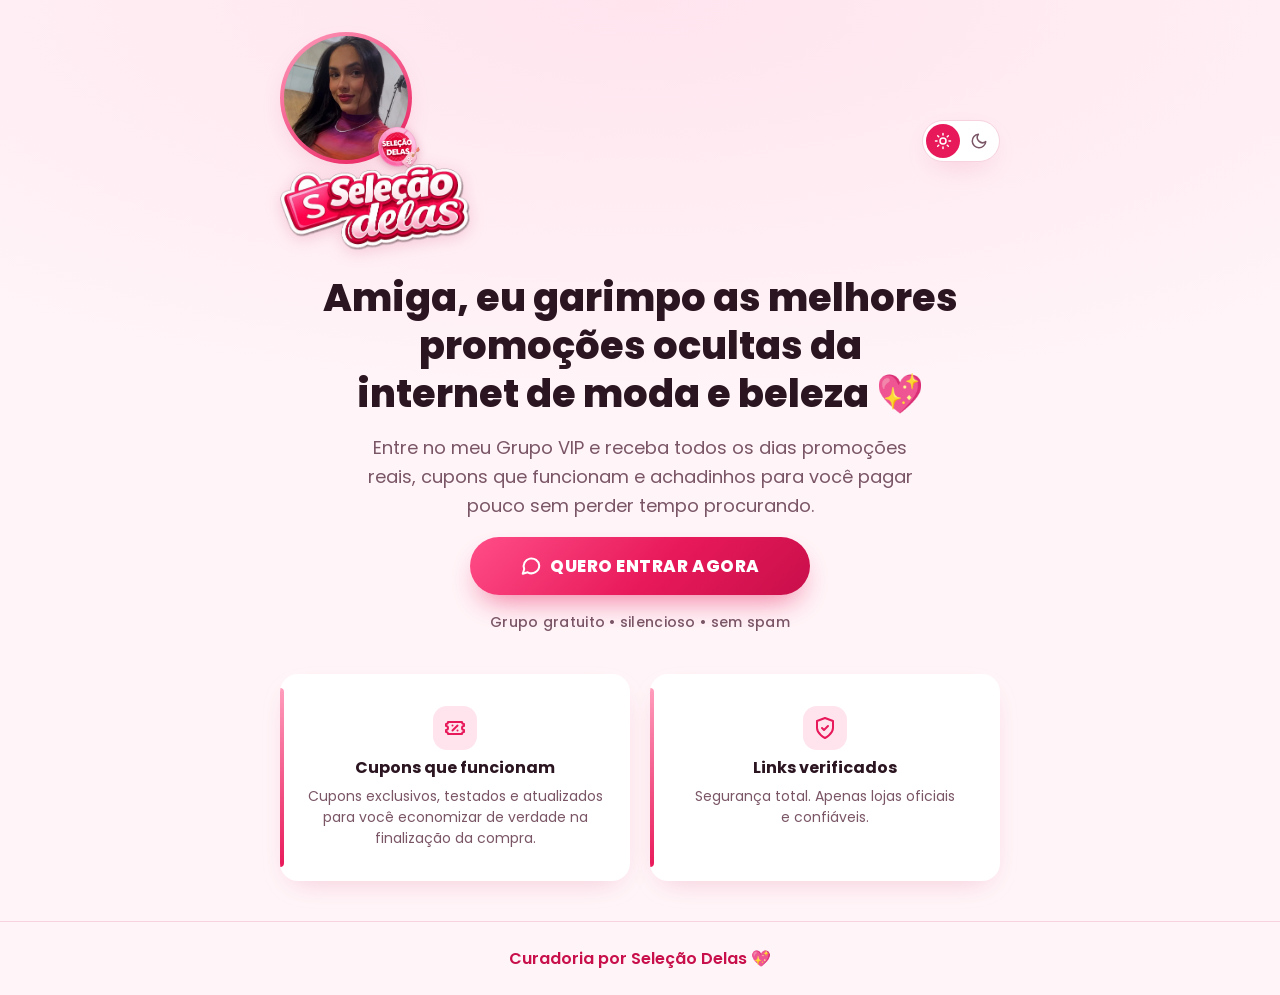
==== commit 91b2bf65: "Add files via upload" ====
--- a/index.html
+++ b/index.html
@@ -23,7 +23,7 @@
     <link href="https://fonts.googleapis.com/css2?family=Poppins:wght@400;500;600;700;800&display=swap" rel="stylesheet" />
 
     <!-- O "?v=" força o navegador a baixar a versão nova após alterações -->
-    <link rel="stylesheet" href="src/css/main.css?v=9" />
+    <link rel="stylesheet" href="src/css/main.css?v=11" />
     <script>
       /* Aplica o tema salvo antes de desenhar a página (evita "piscar") */
       (function (raiz) {
@@ -33,13 +33,29 @@
         raiz.dataset.tema = tema;
       })(document.documentElement);
     </script>
-    <script src="src/js/main.js?v=9" defer></script>
+    <script src="src/js/main.js?v=11" defer></script>
   </head>
 
   <body>
     <!-- ============ CABEÇALHO ============ -->
     <header class="site-header">
-      <div class="container">
+      <div class="container site-header__bar">
+        <!-- Foto de perfil + logo (centralizadas no topo) -->
+        <div class="site-header__brand">
+          <div class="avatar">
+            <div class="photo-frame">
+              <picture>
+                <source srcset="assets/img/foto.webp" type="image/webp" />
+                <img class="photo-frame__img" src="assets/img/foto.jpg" alt="Foto da curadora do grupo Seleção Delas" width="640" height="640" />
+              </picture>
+            </div>
+            <img class="avatar__seal" src="assets/img/selo.png" alt="" width="512" height="495" />
+          </div>
+          <picture>
+            <source srcset="assets/img/logo-selecao-delas.webp" type="image/webp" />
+            <img class="site-header__logo" src="assets/img/logo-selecao-delas.png" alt="Seleção Delas" width="882" height="400" />
+          </picture>
+        </div>
         <!-- Botões de aparência (claro / escuro) -->
         <div class="theme-switch" role="group" aria-label="Aparência do site">
           <button type="button" class="theme-switch__btn" data-tema-opcao="claro" aria-label="Modo claro" aria-pressed="false">
@@ -49,10 +65,6 @@
             <svg width="18" height="18" viewBox="0 0 24 24" fill="none" stroke="currentColor" stroke-width="2" stroke-linecap="round" stroke-linejoin="round" aria-hidden="true"><path d="M21 12.8A9 9 0 1 1 11.2 3a7 7 0 0 0 9.8 9.8Z" /></svg>
           </button>
         </div>
-        <picture>
-          <source srcset="assets/img/logo-selecao-delas.webp" type="image/webp" />
-          <img class="site-header__logo" src="assets/img/logo-selecao-delas.png" alt="Seleção Delas" width="882" height="400" />
-        </picture>
       </div>
     </header>
 
@@ -60,16 +72,6 @@
       <!-- ============ APRESENTAÇÃO ============ -->
       <section class="hero" aria-label="Grupo VIP Seleção Delas">
         <div class="container hero__stack">
-          <div class="hero__media reveal">
-            <div class="photo-frame">
-              <picture>
-                <source srcset="assets/img/foto.webp" type="image/webp" />
-                <img class="photo-frame__img" src="assets/img/foto.jpg" alt="Foto da curadora do grupo Seleção Delas" width="640" height="640" fetchpriority="high" />
-              </picture>
-            </div>
-            <img class="hero__seal" src="assets/img/selo.png" alt="" width="512" height="495" />
-          </div>
-
           <div class="hero__content reveal">
             <h1 class="hero__title">Amiga, eu garimpo as melhores promoções ocultas da internet de moda e beleza 💖</h1>
             <p class="hero__subtitle">
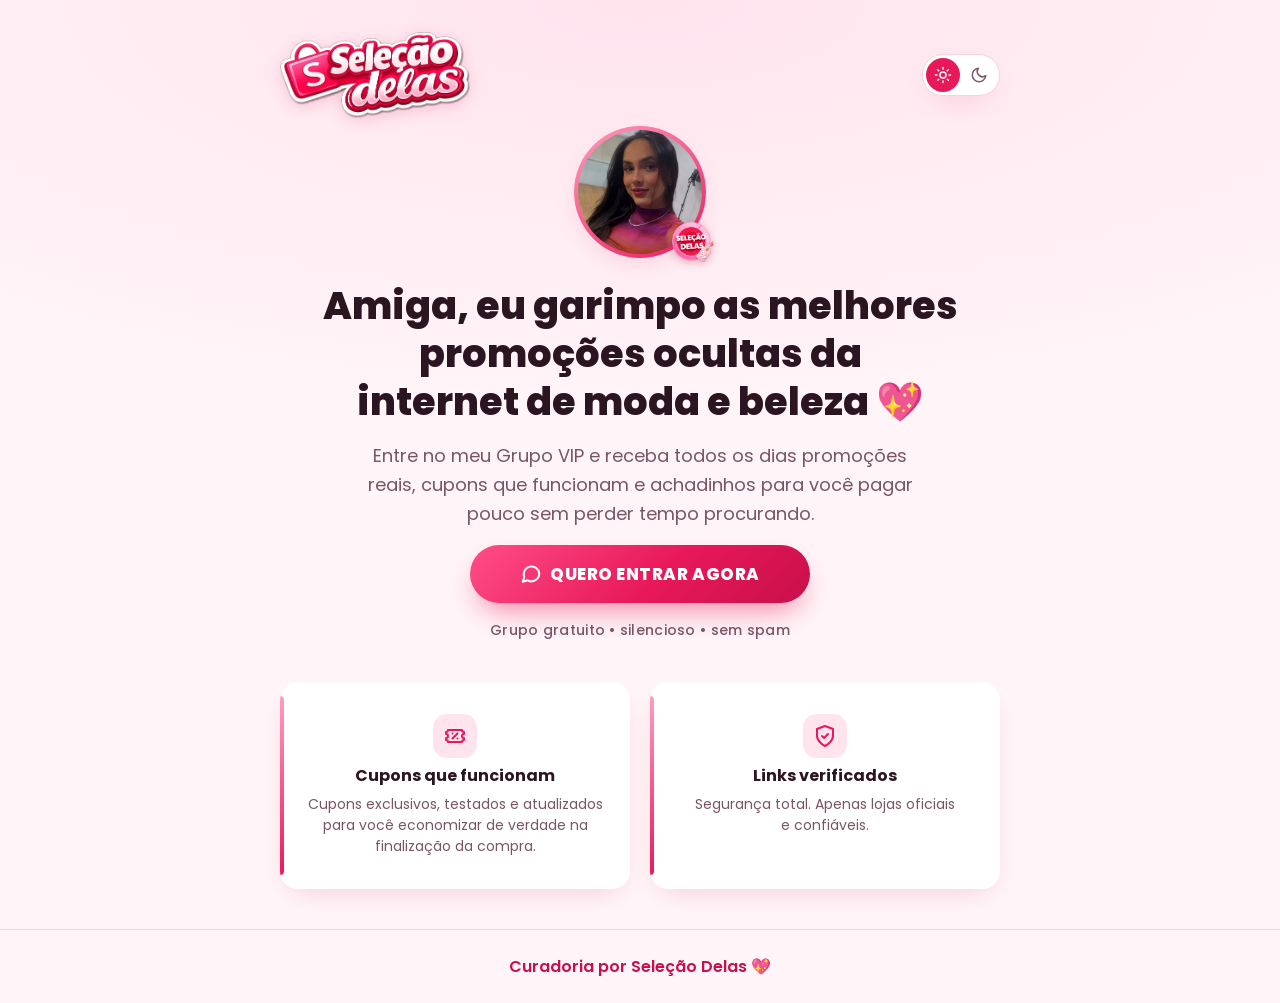
==== commit ac8004b8: "Add files via upload" ====
--- a/index.html
+++ b/index.html
@@ -23,7 +23,7 @@
     <link href="https://fonts.googleapis.com/css2?family=Poppins:wght@400;500;600;700;800&display=swap" rel="stylesheet" />
 
     <!-- O "?v=" força o navegador a baixar a versão nova após alterações -->
-    <link rel="stylesheet" href="src/css/main.css?v=11" />
+    <link rel="stylesheet" href="src/css/main.css?v=12" />
     <script>
       /* Aplica o tema salvo antes de desenhar a página (evita "piscar") */
       (function (raiz) {
@@ -33,29 +33,18 @@
         raiz.dataset.tema = tema;
       })(document.documentElement);
     </script>
-    <script src="src/js/main.js?v=11" defer></script>
+    <script src="src/js/main.js?v=12" defer></script>
   </head>
 
   <body>
     <!-- ============ CABEÇALHO ============ -->
     <header class="site-header">
       <div class="container site-header__bar">
-        <!-- Foto de perfil + logo (centralizadas no topo) -->
-        <div class="site-header__brand">
-          <div class="avatar">
-            <div class="photo-frame">
-              <picture>
-                <source srcset="assets/img/foto.webp" type="image/webp" />
-                <img class="photo-frame__img" src="assets/img/foto.jpg" alt="Foto da curadora do grupo Seleção Delas" width="640" height="640" />
-              </picture>
-            </div>
-            <img class="avatar__seal" src="assets/img/selo.png" alt="" width="512" height="495" />
-          </div>
-          <picture>
-            <source srcset="assets/img/logo-selecao-delas.webp" type="image/webp" />
-            <img class="site-header__logo" src="assets/img/logo-selecao-delas.png" alt="Seleção Delas" width="882" height="400" />
-          </picture>
-        </div>
+        <!-- Logo à esquerda -->
+        <picture>
+          <source srcset="assets/img/logo-selecao-delas.webp" type="image/webp" />
+          <img class="site-header__logo" src="assets/img/logo-selecao-delas.png" alt="Seleção Delas" width="882" height="400" />
+        </picture>
         <!-- Botões de aparência (claro / escuro) -->
         <div class="theme-switch" role="group" aria-label="Aparência do site">
           <button type="button" class="theme-switch__btn" data-tema-opcao="claro" aria-label="Modo claro" aria-pressed="false">
@@ -64,6 +53,19 @@
           <button type="button" class="theme-switch__btn" data-tema-opcao="escuro" aria-label="Modo escuro" aria-pressed="false">
             <svg width="18" height="18" viewBox="0 0 24 24" fill="none" stroke="currentColor" stroke-width="2" stroke-linecap="round" stroke-linejoin="round" aria-hidden="true"><path d="M21 12.8A9 9 0 1 1 11.2 3a7 7 0 0 0 9.8 9.8Z" /></svg>
           </button>
+        </div>
+      </div>
+
+      <!-- Foto de perfil centralizada -->
+      <div class="container site-header__profile">
+        <div class="avatar">
+          <div class="photo-frame">
+            <picture>
+              <source srcset="assets/img/foto.webp" type="image/webp" />
+              <img class="photo-frame__img" src="assets/img/foto.jpg" alt="Foto da curadora do grupo Seleção Delas" width="640" height="640" fetchpriority="high" />
+            </picture>
+          </div>
+          <img class="avatar__seal" src="assets/img/selo.png" alt="" width="512" height="495" />
         </div>
       </div>
     </header>
